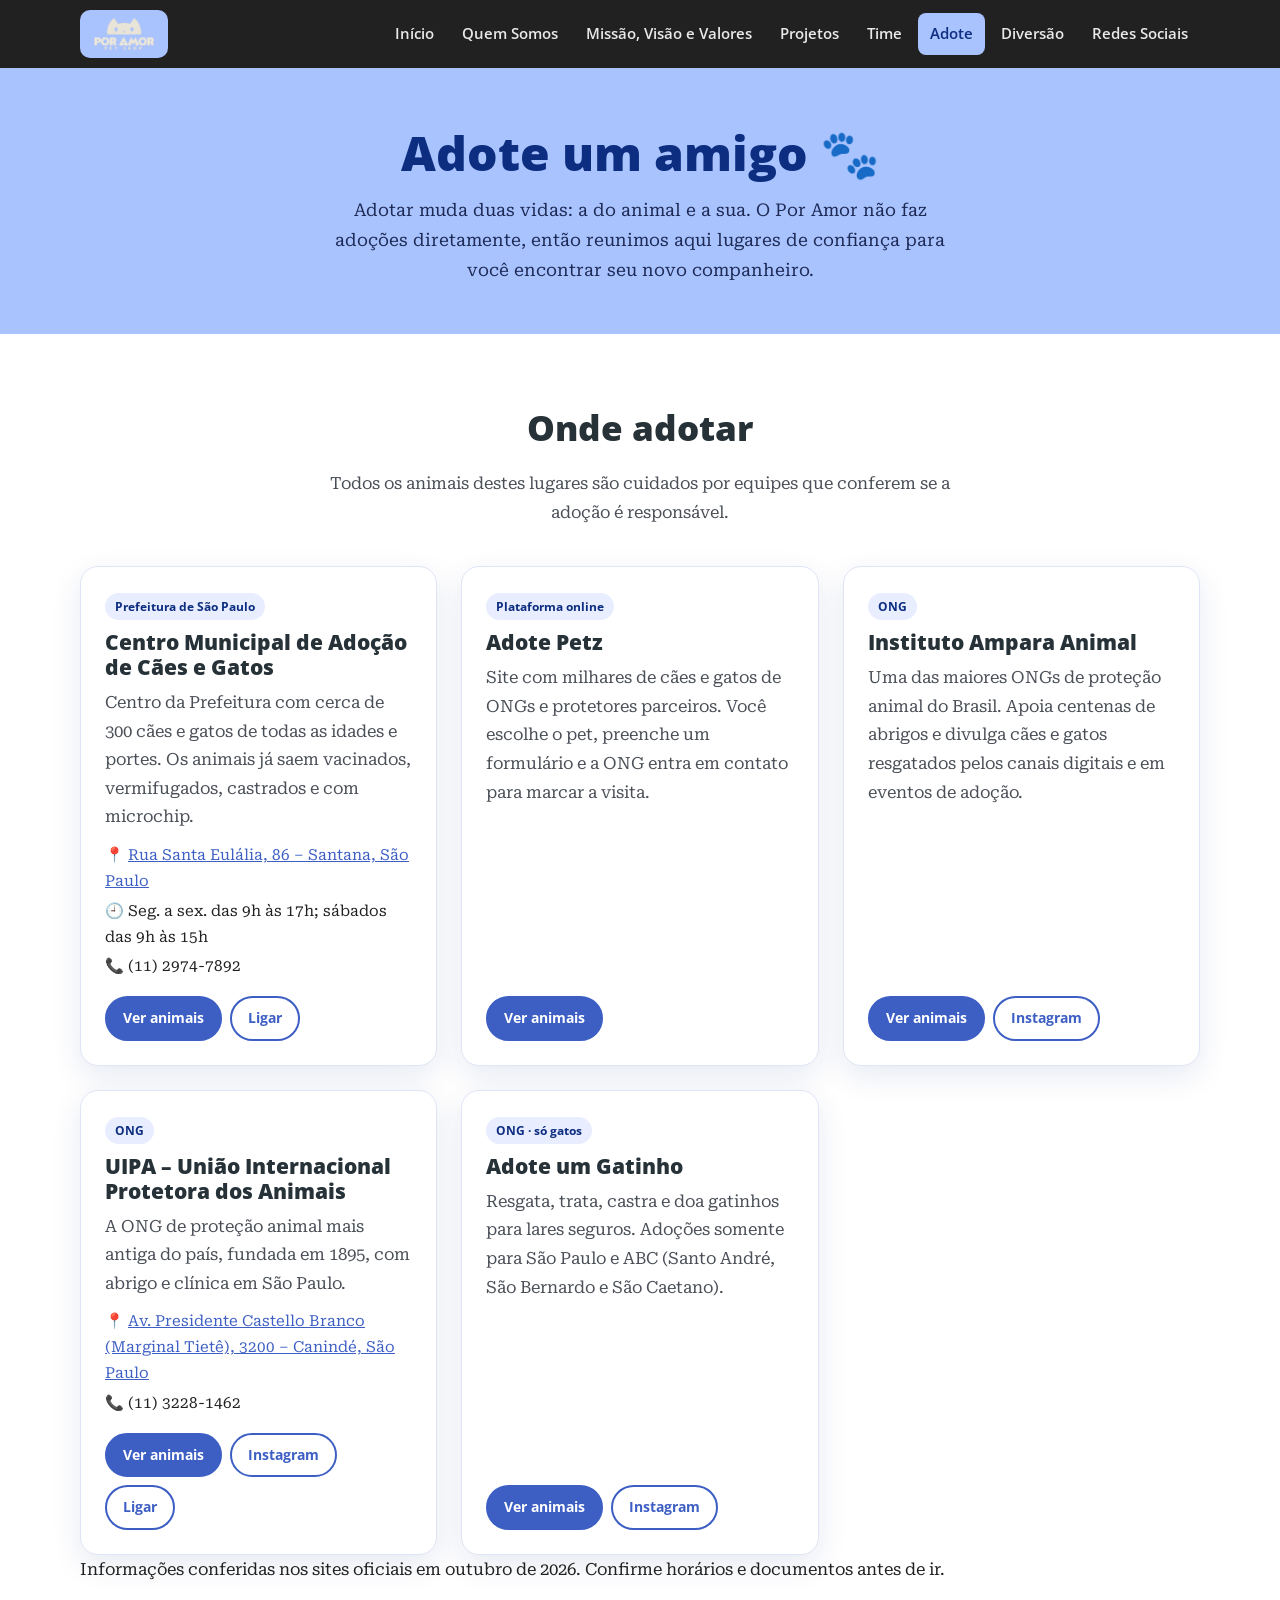
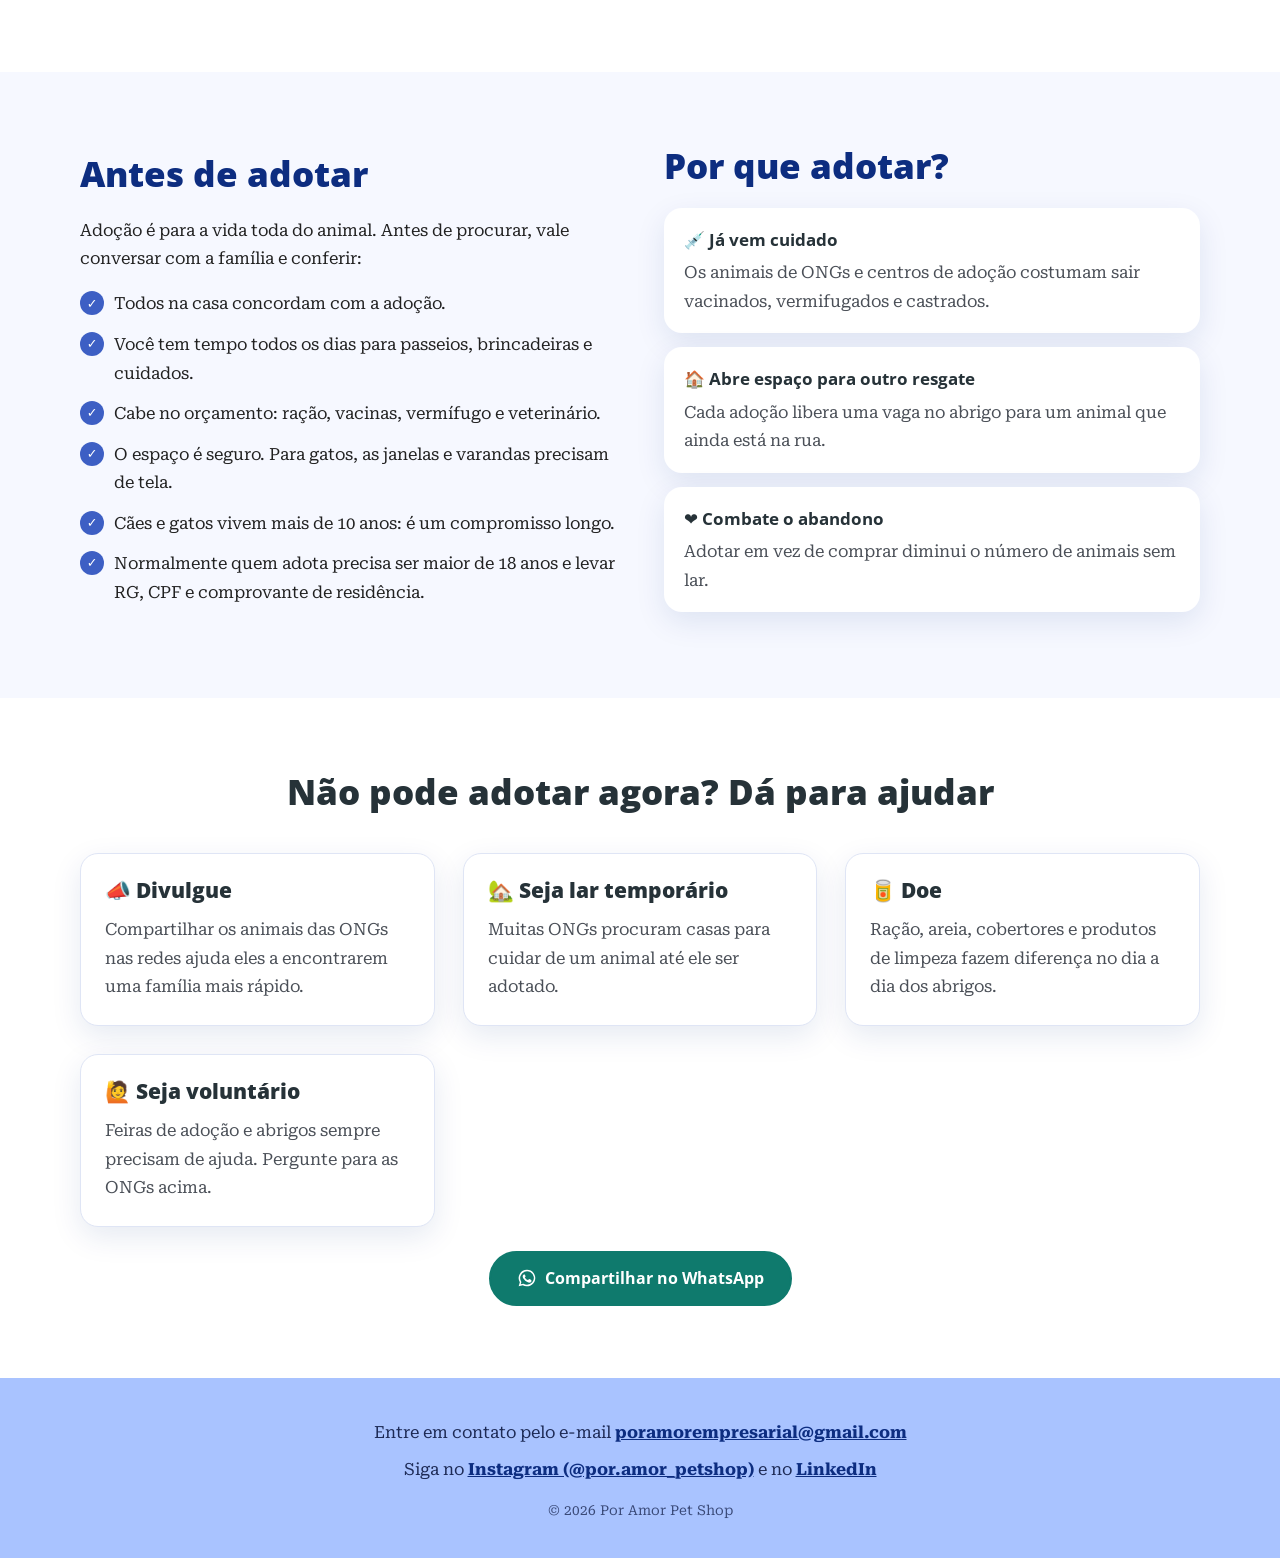
==== adote.html @ 68db1ea4 "Site do Por Amor Pet Shop Migração do Google Sites para HTML, CSS e JavaScript, publicado no GitHub " ====
<!doctype html>
<html lang="pt-BR">
<head>
  <meta charset="utf-8">
  <meta name="viewport" content="width=device-width, initial-scale=1">
  <title>Adote um amigo | Por Amor Pet Shop</title>
  <meta name="description" content="Lugares de confiança em São Paulo para adotar um cão ou gato, dicas para uma adoção responsável e formas de ajudar.">
  <link rel="icon" href="assets/img/favicon.png">
  <link rel="preconnect" href="https://fonts.googleapis.com">
  <link rel="preconnect" href="https://fonts.gstatic.com" crossorigin>
  <link href="https://fonts.googleapis.com/css2?family=Open+Sans:wght@600;700;800&family=Roboto+Serif:opsz,wght@8..144,400;8..144,600&display=swap" rel="stylesheet">
  <link rel="stylesheet" href="assets/css/style.css">
</head>
<body>
  <a class="skip-link" href="#conteudo">Pular para o conteúdo</a>

  <header class="site-header">
    <div class="container">
      <a class="brand" href="index.html" aria-label="Por Amor Pet Shop, página inicial">
        <img src="assets/img/logo.png" alt="Por Amor Pet Shop" width="64" height="36">
      </a>
      <button class="nav-toggle" aria-expanded="false" aria-controls="site-nav" aria-label="Abrir menu">
        <svg viewBox="0 0 24 24" fill="none" stroke="currentColor" stroke-width="2" stroke-linecap="round"><path d="M4 6h16M4 12h16M4 18h16"/></svg>
      </button>
      <nav class="site-nav" id="site-nav" aria-label="Principal">
        <ul>
          <li><a href="index.html">Início</a></li>
          <li><a href="quem-somos.html">Quem Somos</a></li>
          <li><a href="missao-visao-valores.html">Missão, Visão e Valores</a></li>
          <li><a href="projetos.html">Projetos</a></li>
          <li><a href="time.html">Time</a></li>
          <li><a href="adote.html" aria-current="page">Adote</a></li>
          <li><a href="diversao.html">Diversão</a></li>
          <li><a href="redes-sociais.html">Redes Sociais</a></li>
        </ul>
      </nav>
    </div>
  </header>

  <main id="conteudo">
    <section class="page-banner">
      <div class="container">
        <h1>Adote um amigo 🐾</h1>
        <p>Adotar muda duas vidas: a do animal e a sua. O Por Amor não faz adoções diretamente, então reunimos aqui lugares de confiança para você encontrar seu novo companheiro.</p>
      </div>
    </section>

    <section class="section" id="onde-adotar">
      <div class="container">
        <div class="section-title">
          <h2>Onde adotar</h2>
          <p>Todos os animais destes lugares são cuidados por equipes que conferem se a adoção é responsável.</p>
        </div>
        <!-- Os cards são gerados por assets/js/main.js a partir de data/adocao.json -->
        <div class="org-grid" id="adoption-list">
          <p class="team-status">Carregando…</p>
        </div>
        <p class="embed-note">Informações conferidas nos sites oficiais em outubro de 2026. Confirme horários e documentos antes de ir.</p>
      </div>
    </section>

    <section class="section section-alt" id="antes-de-adotar">
      <div class="container split">
        <div class="split-text">
          <h2>Antes de adotar</h2>
          <p>Adoção é para a vida toda do animal. Antes de procurar, vale conversar com a família e conferir:</p>
          <ul class="checklist">
            <li>Todos na casa concordam com a adoção.</li>
            <li>Você tem tempo todos os dias para passeios, brincadeiras e cuidados.</li>
            <li>Cabe no orçamento: ração, vacinas, vermífugo e veterinário.</li>
            <li>O espaço é seguro. Para gatos, as janelas e varandas precisam de tela.</li>
            <li>Cães e gatos vivem mais de 10 anos: é um compromisso longo.</li>
            <li>Normalmente quem adota precisa ser maior de 18 anos e levar RG, CPF e comprovante de residência.</li>
          </ul>
        </div>
        <div class="split-text why-adopt">
          <h2>Por que adotar?</h2>
          <div class="why-item">
            <strong>💉 Já vem cuidado</strong>
            <p>Os animais de ONGs e centros de adoção costumam sair vacinados, vermifugados e castrados.</p>
          </div>
          <div class="why-item">
            <strong>🏠 Abre espaço para outro resgate</strong>
            <p>Cada adoção libera uma vaga no abrigo para um animal que ainda está na rua.</p>
          </div>
          <div class="why-item">
            <strong>❤️ Combate o abandono</strong>
            <p>Adotar em vez de comprar diminui o número de animais sem lar.</p>
          </div>
        </div>
      </div>
    </section>

    <section class="section" id="como-ajudar">
      <div class="container">
        <div class="section-title">
          <h2>Não pode adotar agora? Dá para ajudar</h2>
        </div>
        <div class="card-grid help-grid">
          <article class="card help-card">
            <h3>📣 Divulgue</h3>
            <p>Compartilhar os animais das ONGs nas redes ajuda eles a encontrarem uma família mais rápido.</p>
          </article>
          <article class="card help-card">
            <h3>🏡 Seja lar temporário</h3>
            <p>Muitas ONGs procuram casas para cuidar de um animal até ele ser adotado.</p>
          </article>
          <article class="card help-card">
            <h3>🥫 Doe</h3>
            <p>Ração, areia, cobertores e produtos de limpeza fazem diferença no dia a dia dos abrigos.</p>
          </article>
          <article class="card help-card">
            <h3>🙋 Seja voluntário</h3>
            <p>Feiras de adoção e abrigos sempre precisam de ajuda. Pergunte para as ONGs acima.</p>
          </article>
        </div>
        <div class="btn-row">
          <a class="btn btn-whatsapp" id="share-whatsapp" href="https://wa.me/?text=Conhe%C3%A7a%20lugares%20de%20confian%C3%A7a%20para%20adotar%20um%20c%C3%A3o%20ou%20gato" target="_blank" rel="noopener">
            <svg viewBox="0 0 24 24" fill="currentColor" aria-hidden="true" width="20" height="20"><path d="M12 2a10 10 0 0 0-8.6 15.1L2 22l5-1.3A10 10 0 1 0 12 2Zm0 18.2a8.2 8.2 0 0 1-4.2-1.2l-.3-.2-3 .8.8-2.9-.2-.3A8.2 8.2 0 1 1 12 20.2Zm4.5-6.1c-.2-.1-1.5-.7-1.7-.8-.2-.1-.4-.1-.6.1l-.8 1c-.1.2-.3.2-.5.1a6.7 6.7 0 0 1-3.3-2.9c-.3-.4.2-.4.7-1.3.1-.2 0-.3 0-.4l-.8-1.8c-.2-.5-.4-.4-.6-.4h-.5a1 1 0 0 0-.7.3 3 3 0 0 0-.9 2.2 5.2 5.2 0 0 0 1.1 2.7 11.8 11.8 0 0 0 4.5 4c1.7.7 2.3.8 3.2.6.5-.1 1.5-.6 1.7-1.2.2-.6.2-1.1.2-1.2-.1-.1-.3-.2-.5-.3Z"/></svg>
            Compartilhar no WhatsApp
          </a>
        </div>
      </div>
    </section>
  </main>

  <footer class="site-footer">
    <div class="container">
      <p>Entre em contato pelo e-mail <a href="mailto:poramorempresarial@gmail.com">poramorempresarial@gmail.com</a></p>
      <p>Siga no <a href="https://www.instagram.com/por.amor_petshop" target="_blank" rel="noopener">Instagram (@por.amor_petshop)</a> e no <a href="https://www.linkedin.com/company/por-amor-pet-shop/" target="_blank" rel="noopener">LinkedIn</a></p>
      <p class="footer-small">© <span data-year>2026</span> Por Amor Pet Shop</p>
    </div>
  </footer>

  <script src="assets/js/main.js"></script>
</body>
</html>
---- assets/css/style.css ----
/* ==========================================================
   Por Amor Pet Shop — estilos globais
   ========================================================== */

:root {
  --brand: #a9c3ff;          /* lavanda da marca (fundo do logo) */
  --brand-soft: #e8eeff;
  --brand-strong: #3d5fc4;   /* botões e links */
  --brand-deep: #0d2d80;     /* azul-marinho dos ícones */
  --cream: #ece6da;          /* cor do logo */
  --ink: #212121;
  --ink-soft: #4a4f57;
  --heading: #263238;
  --surface: #ffffff;
  --surface-alt: #f6f8ff;
  --line: #dfe5f5;
  --header-bg: #212121;

  --font-heading: "Open Sans", system-ui, sans-serif;
  --font-body: "Roboto Serif", Georgia, serif;

  --radius: 18px;
  --shadow: 0 10px 30px rgba(13, 45, 128, 0.10);
  --container: 1120px;
}

*,
*::before,
*::after { box-sizing: border-box; }

html { scroll-behavior: smooth; }

body {
  margin: 0;
  background: var(--surface);
  color: var(--ink);
  font-family: var(--font-body);
  font-size: 1.05rem;
  line-height: 1.7;
  -webkit-font-smoothing: antialiased;
}

img { max-width: 100%; height: auto; display: block; }

a { color: var(--brand-strong); }

h1, h2, h3 {
  font-family: var(--font-heading);
  font-weight: 800;
  color: var(--heading);
  line-height: 1.2;
  margin: 0 0 0.6em;
}

h1 { font-size: clamp(2rem, 4.5vw, 3rem); }
h2 { font-size: clamp(1.6rem, 3.2vw, 2.2rem); }
h3 { font-size: 1.3rem; }

p { margin: 0 0 1em; }

.container {
  width: min(100% - 32px, var(--container));
  margin-inline: auto;
}

.skip-link {
  position: absolute;
  left: -9999px;
  top: 8px;
  background: var(--surface);
  padding: 8px 14px;
  border-radius: 8px;
  z-index: 100;
}
.skip-link:focus { left: 8px; }

/* ---------- Cabeçalho ---------- */

.site-header {
  position: sticky;
  top: 0;
  z-index: 50;
  background: var(--header-bg);
  color: #fff;
}

.site-header .container {
  display: flex;
  align-items: center;
  justify-content: space-between;
  gap: 16px;
  min-height: 68px;
}

.brand {
  display: flex;
  align-items: center;
  text-decoration: none;
  background: var(--brand);
  border-radius: 10px;
  padding: 6px 12px;
}
.brand img { height: 36px; width: auto; }

.nav-toggle {
  display: none;
  background: none;
  border: 0;
  color: #fff;
  padding: 8px;
  cursor: pointer;
}
.nav-toggle svg { width: 28px; height: 28px; }

.site-nav ul {
  list-style: none;
  display: flex;
  flex-wrap: wrap;
  gap: 4px;
  margin: 0;
  padding: 0;
}

.site-nav a {
  display: block;
  color: #e9e9e9;
  text-decoration: none;
  font-family: var(--font-heading);
  font-weight: 600;
  font-size: 0.95rem;
  padding: 8px 12px;
  border-radius: 8px;
  transition: background 0.2s, color 0.2s;
}
.site-nav a:hover { background: rgba(255, 255, 255, 0.1); color: #fff; }
.site-nav a[aria-current="page"] { background: var(--brand); color: var(--brand-deep); }

@media (max-width: 980px) {
  .nav-toggle { display: block; }
  .site-nav {
    display: none;
    position: absolute;
    top: 100%;
    left: 0;
    right: 0;
    background: var(--header-bg);
    padding: 8px 16px 16px;
    box-shadow: 0 12px 24px rgba(0, 0, 0, 0.25);
  }
  .site-nav.is-open { display: block; }
  .site-nav ul { flex-direction: column; }
  .site-nav a { padding: 12px; }
}

/* ---------- Hero / banners ---------- */

.hero {
  background: var(--brand);
  text-align: center;
  padding: 72px 0 80px;
}
.hero-logo {
  width: min(460px, 80%);
  margin: 0 auto;
  filter: drop-shadow(0 6px 10px rgba(13, 45, 128, 0.25));
}

/* Topo da página inicial: logo + título + botões */
.hero-home { padding: 64px 0; }
.hero-grid {
  display: grid;
  grid-template-columns: minmax(0, 1fr) minmax(0, 1.1fr);
  gap: 48px;
  align-items: center;
  text-align: left;
}
.hero-grid .hero-logo { width: min(460px, 100%); }
.hero-text h1 { color: var(--brand-deep); }
.hero-text p { color: #1d2a55; font-size: 1.2rem; max-width: 520px; }
.hero-buttons { display: flex; flex-wrap: wrap; gap: 12px; margin-top: 24px; }
.btn.btn-light { background: #fff; border-color: #fff; color: var(--brand-deep); }
.btn.btn-light:hover { background: var(--brand-deep); border-color: var(--brand-deep); color: #fff; }
@media (max-width: 800px) {
  .hero-home { padding: 44px 0 52px; }
  .hero-grid { grid-template-columns: 1fr; gap: 24px; text-align: center; }
  .hero-grid .hero-logo { width: min(320px, 80%); }
  .hero-text p { margin-inline: auto; }
  .hero-buttons { justify-content: center; }
}

.page-banner {
  background: var(--brand);
  padding: 56px 0 48px;
  text-align: center;
}
.page-banner h1 { color: var(--brand-deep); margin-bottom: 0.3em; }
.page-banner p {
  max-width: 640px;
  margin: 0 auto;
  color: #1d2a55;
  font-size: 1.1rem;
}

/* ---------- Seções ---------- */

.section { padding: 72px 0; }
.section-alt { background: var(--surface-alt); }
.section-title { text-align: center; margin-bottom: 40px; }
.section-title p { color: var(--ink-soft); max-width: 640px; margin-inline: auto; }

.intro {
  text-align: center;
  max-width: 720px;
  margin: 0 auto;
}
.intro p { font-size: 1.15rem; color: var(--ink-soft); }

.btn-row {
  display: flex;
  flex-wrap: wrap;
  justify-content: center;
  gap: 12px;
  margin-top: 24px;
}

.btn {
  display: inline-flex;
  align-items: center;
  gap: 8px;
  font-family: var(--font-heading);
  font-weight: 700;
  font-size: 1rem;
  text-decoration: none;
  padding: 12px 26px;
  border-radius: 999px;
  border: 2px solid var(--brand-strong);
  background: var(--brand-strong);
  color: #fff;
  transition: transform 0.15s, background 0.2s, color 0.2s;
}
.btn:hover { transform: translateY(-2px); background: var(--brand-deep); border-color: var(--brand-deep); }
.btn-outline { background: transparent; color: var(--brand-strong); }
.btn-outline:hover { color: #fff; }

/* ---------- Cards ---------- */

.card-grid {
  display: grid;
  grid-template-columns: repeat(auto-fit, minmax(min(100%, 260px), 1fr));
  gap: 28px;
}

.card {
  background: var(--surface);
  border: 1px solid var(--line);
  border-radius: var(--radius);
  overflow: hidden;
  box-shadow: var(--shadow);
  display: flex;
  flex-direction: column;
}
.card img { width: 100%; aspect-ratio: 1 / 1; object-fit: cover; }
.card-body { padding: 24px; text-align: center; }
.card-body p { margin: 0; color: var(--ink-soft); }

/* Missão / visão / valores */
.pillar { padding: 32px 24px; text-align: center; }
.pillar img { width: 120px; height: 120px; margin: 0 auto 16px; aspect-ratio: auto; }
.pillar ul {
  list-style: none;
  padding: 0;
  margin: 0;
  color: var(--ink-soft);
}
.pillar li + li { margin-top: 4px; }

/* ---------- Bloco texto + imagem ---------- */

.split {
  display: grid;
  grid-template-columns: 1fr 1fr;
  gap: 48px;
  align-items: center;
}
.split.reverse .split-media { order: 2; }
.split-media img,
.split-media iframe {
  width: 100%;
  border-radius: var(--radius);
  box-shadow: var(--shadow);
}
.split-text h2 { color: var(--brand-deep); }

.logo-card {
  background: var(--brand);
  border-radius: var(--radius);
  padding: 48px 32px;
  box-shadow: var(--shadow);
}
.logo-card img { width: 80%; margin: 0 auto; box-shadow: none; border-radius: 0; }

@media (max-width: 800px) {
  .split { grid-template-columns: 1fr; gap: 28px; }
  .split.reverse .split-media { order: 0; }
}

.wide-photo {
  border-radius: var(--radius);
  box-shadow: var(--shadow);
  margin: 0 auto;
  width: 100%;
  max-width: 960px;
}

/* ---------- Embeds (mapa, calendário, drive) ---------- */

.embed {
  width: 100%;
  border: 0;
  border-radius: var(--radius);
  box-shadow: var(--shadow);
  background: var(--surface-alt);
}
.embed-map { height: 420px; }

/* ---------- Projetos ---------- */

.project-video {
  display: block;
  width: min(100%, 360px);
  max-height: 640px;
  margin: 0 auto;
  border-radius: var(--radius);
  box-shadow: var(--shadow);
  background: #000;
}
.project-grid {
  display: grid;
  grid-template-columns: repeat(auto-fill, minmax(min(100%, 280px), 1fr));
  gap: 24px;
}
.project-card {
  text-decoration: none;
  color: inherit;
  transition: transform 0.15s, box-shadow 0.15s;
}
.project-card:hover,
.project-card:focus-visible { transform: translateY(-4px); box-shadow: 0 16px 36px rgba(13, 45, 128, 0.16); }
.project-cover {
  position: relative;
  aspect-ratio: 16 / 10;
  display: grid;
  place-items: center;
  overflow: hidden;
  background: linear-gradient(135deg, var(--brand), #d6e1ff);
}
.project-cover img { width: 100%; height: 100%; aspect-ratio: auto; object-fit: cover; }
.project-emoji { font-size: 4rem; line-height: 1; filter: drop-shadow(0 6px 10px rgba(13, 45, 128, 0.25)); }
.project-badge {
  position: absolute;
  left: 10px;
  bottom: 10px;
  padding: 3px 10px;
  border-radius: 999px;
  background: rgba(13, 25, 60, 0.78);
  color: #fff;
  font-family: var(--font-heading);
  font-weight: 700;
  font-size: 0.78rem;
}
.project-card-body { flex: 1; display: flex; flex-direction: column; gap: 6px; padding: 18px 20px 20px; }
.project-card-body .tl-meta { margin-bottom: 0; }
.project-card-body h3 { margin: 0; font-size: 1.2rem; }
.project-card-body p { margin: 0; color: var(--ink-soft); font-size: 0.95rem; }
.project-more { margin-top: auto; padding-top: 6px; font-family: var(--font-heading); font-weight: 700; color: var(--brand-strong); }

/* Janela do projeto */
body:has(.project-dialog[open]) { overflow: hidden; }
.project-dialog {
  width: min(760px, calc(100% - 24px));
  max-height: calc(100dvh - 32px);
  padding: 0;
  border: 0;
  border-radius: var(--radius);
  background: var(--surface);
  color: var(--ink);
  box-shadow: 0 30px 80px rgba(0, 0, 0, 0.35);
  overflow: hidden;
}
.project-dialog::backdrop { background: rgba(13, 25, 60, 0.6); }
.pd-inner { max-height: calc(100dvh - 32px); overflow-y: auto; }
.pd-header {
  position: sticky;
  top: 0;
  z-index: 2;
  padding: 18px 64px 14px 24px;
  background: var(--surface);
  border-bottom: 1px solid var(--line);
}
.pd-header .tl-meta { margin-bottom: 4px; }
.pd-header h2 { margin: 0; font-size: clamp(1.3rem, 4vw, 1.7rem); }
.pd-close {
  position: absolute;
  top: 14px;
  right: 14px;
  width: 40px;
  height: 40px;
  border: 0;
  border-radius: 50%;
  background: var(--brand-soft);
  color: var(--brand-deep);
  font-size: 1.6rem;
  line-height: 1;
  cursor: pointer;
}
.pd-close:hover { background: var(--brand); }
.pd-body { padding: 20px 24px; }
.pd-media { margin-bottom: 18px; }
.pd-media img { width: 100%; max-height: 420px; object-fit: cover; border-radius: 12px; }
.pd-media img.media-contain { object-fit: contain; }
.pd-media .project-video { max-height: 60vh; }
.pd-body .highlights { margin: 4px 0 16px; }
.pd-body .tl-sub { margin: 4px 0 16px; }
.pd-body .gallery { margin: 8px 0 18px; }
.pd-nav {
  display: grid;
  grid-template-columns: 1fr 1fr;
  gap: 12px;
  padding: 16px 24px 20px;
  border-top: 1px solid var(--line);
  background: var(--surface-alt);
}
.pd-nav button {
  display: flex;
  flex-direction: column;
  gap: 2px;
  padding: 10px 14px;
  border: 1px solid var(--line);
  border-radius: 12px;
  background: var(--surface);
  font-family: var(--font-heading);
  text-align: left;
  cursor: pointer;
}
.pd-nav button:hover { border-color: var(--brand-strong); }
.pd-nav .pd-next { text-align: right; align-items: flex-end; }
.pd-nav small { font-size: 0.72rem; font-weight: 700; text-transform: uppercase; color: var(--ink-soft); }
.pd-nav span { font-weight: 800; color: var(--brand-deep); }
@media (max-width: 480px) {
  .pd-header { padding: 14px 56px 12px 16px; }
  .pd-body { padding: 16px; }
  .pd-nav { padding: 12px 16px 16px; }
}

.gallery {
  display: grid;
  grid-template-columns: repeat(auto-fill, minmax(min(100%, 220px), 1fr));
  gap: 16px;
  margin-top: 32px;
}
.gallery img,
.gallery video {
  width: 100%;
  aspect-ratio: 4 / 3;
  object-fit: cover;
  border-radius: 12px;
  box-shadow: var(--shadow);
  background: #000;
}

.gallery img.media-contain { object-fit: contain; background: #fff; }

.highlights {
  display: flex;
  flex-wrap: wrap;
  gap: 12px;
  margin-top: 8px;
}
.highlight {
  display: flex;
  align-items: center;
  gap: 14px;
  background: var(--brand-soft);
  border-radius: var(--radius);
  padding: 14px 20px;
}
.highlight strong {
  font-family: var(--font-heading);
  font-weight: 800;
  font-size: 2.2rem;
  line-height: 1;
  color: var(--brand-deep);
}
.highlight strong span { font-size: 1.1rem; color: var(--brand-strong); }
.highlight p { margin: 0; max-width: 200px; font-size: 0.95rem; color: var(--ink-soft); line-height: 1.4; }

/* ---------- Agenda ---------- */

.section-agenda { background: var(--brand-soft); }

.agenda {
  display: grid;
  grid-template-columns: minmax(0, 420px) minmax(0, 1fr);
  gap: 32px;
  align-items: start;
}
@media (max-width: 800px) {
  .agenda { grid-template-columns: 1fr; }
}

.calendar,
.event-panel {
  background: var(--surface);
  border-radius: var(--radius);
  box-shadow: var(--shadow);
  padding: 20px;
}

.cal-header {
  display: flex;
  align-items: center;
  justify-content: space-between;
  margin-bottom: 12px;
}
.cal-header h3 { margin: 0; font-size: 1.15rem; }
.cal-nav {
  width: 40px;
  height: 40px;
  border-radius: 50%;
  border: 1px solid var(--line);
  background: var(--surface);
  color: var(--brand-deep);
  font-size: 1.4rem;
  line-height: 1;
  cursor: pointer;
}
.cal-nav:hover { background: var(--brand-soft); }

.cal-weekdays,
.cal-grid {
  display: grid;
  grid-template-columns: repeat(7, minmax(0, 1fr));
  gap: 4px;
  text-align: center;
}
.cal-weekdays span {
  font-family: var(--font-heading);
  font-weight: 700;
  font-size: 0.75rem;
  color: var(--ink-soft);
  padding: 4px 0;
}
.cal-day {
  position: relative;
  aspect-ratio: 1 / 1;
  min-width: 0;
  padding: 0;
  border: 0;
  border-radius: 10px;
  background: none;
  font-family: var(--font-heading);
  font-size: 0.95rem;
  color: var(--ink);
  cursor: pointer;
}
.cal-day:hover { background: var(--brand-soft); }
.cal-day.is-empty { pointer-events: none; }
.cal-day.is-today { outline: 2px solid var(--brand-strong); outline-offset: -2px; }
.cal-day.has-event { background: var(--brand); color: var(--brand-deep); font-weight: 800; }
.cal-day.has-event::after {
  content: "";
  position: absolute;
  bottom: 6px;
  left: 50%;
  width: 5px;
  height: 5px;
  margin-left: -2.5px;
  border-radius: 50%;
  background: var(--brand-deep);
}
.cal-day.is-holiday { background: #ffe4dc; color: #9a3412; font-weight: 800; }
.cal-day[aria-pressed="true"] { background: var(--brand-strong); color: #fff; }
.cal-day[aria-pressed="true"]::after { background: #fff; }

.event-panel h3 { color: var(--brand-deep); margin-bottom: 16px; }
.event {
  display: flex;
  gap: 16px;
  padding: 14px 0;
  border-top: 1px solid var(--line);
}
.event-date {
  flex: none;
  width: 56px;
  height: 60px;
  border-radius: 12px;
  background: var(--brand);
  color: var(--brand-deep);
  display: grid;
  place-items: center;
  align-content: center;
  font-family: var(--font-heading);
  line-height: 1.1;
}
.event-date strong { font-size: 1.35rem; }
.event-date span { font-size: 0.75rem; text-transform: uppercase; font-weight: 700; }
.event-body h3 { font-size: 1.05rem; margin: 0 0 4px; color: var(--heading); }
.event-body p { margin: 0; color: var(--ink-soft); font-size: 0.95rem; }
.event-body .event-meta { font-family: var(--font-heading); font-weight: 600; color: var(--brand-strong); font-size: 0.85rem; }
.event-empty { color: var(--ink-soft); margin: 0; }
.event.is-feriado .event-date { background: #ffe4dc; color: #9a3412; }
.event-date.is-month strong { font-size: 1.5rem; }
.event-date.is-month span { text-transform: none; font-size: 0.7rem; }
.event-link { display: inline-block; margin-top: 4px; font-family: var(--font-heading); font-weight: 700; font-size: 0.9rem; }

.cal-legend {
  display: flex;
  flex-wrap: wrap;
  gap: 6px 16px;
  margin-top: 14px;
  font-family: var(--font-heading);
  font-size: 0.8rem;
  color: var(--ink-soft);
}
.cal-legend span { display: inline-flex; align-items: center; gap: 6px; }
.cal-legend i { width: 14px; height: 14px; border-radius: 4px; display: inline-block; }
.cal-legend .dot-event { background: var(--brand); }
.cal-legend .dot-holiday { background: #ffe4dc; }
.cal-legend .dot-today { border: 2px solid var(--brand-strong); }

@media (max-width: 420px) {
  .calendar, .event-panel { padding: 14px 10px; }
  .cal-weekdays span { font-size: 0.65rem; }
}

/* ---------- Time ---------- */

.filter-bar {
  display: flex;
  flex-wrap: wrap;
  justify-content: center;
  gap: 8px;
  margin-bottom: 36px;
}
.filter-bar button {
  font-family: var(--font-heading);
  font-weight: 600;
  font-size: 0.9rem;
  padding: 8px 16px;
  border-radius: 999px;
  border: 1px solid var(--line);
  background: var(--surface);
  color: var(--ink-soft);
  cursor: pointer;
}
.filter-bar button[aria-pressed="true"] {
  background: var(--brand-strong);
  border-color: var(--brand-strong);
  color: #fff;
}

.team-grid {
  display: grid;
  grid-template-columns: repeat(auto-fill, minmax(200px, 1fr));
  gap: 24px;
}
.member {
  background: var(--surface);
  border-radius: var(--radius);
  overflow: hidden;
  box-shadow: var(--shadow);
  border: 1px solid var(--line);
  text-align: center;
}
.member img { width: 100%; aspect-ratio: 1 / 1; object-fit: cover; }
.member-fallback {
  aspect-ratio: 1 / 1;
  display: grid;
  place-items: center;
  background: var(--brand);
  color: var(--brand-deep);
  font-family: var(--font-heading);
  font-weight: 800;
  font-size: 3rem;
}
.member-info { padding: 14px 12px 18px; }
.member-name { font-family: var(--font-heading); font-weight: 800; color: var(--heading); font-size: 1.1rem; }
.member-role { color: var(--ink-soft); font-size: 0.95rem; }
.team-status { text-align: center; color: var(--ink-soft); }

/* ---------- Redes sociais ---------- */

.social-card {
  display: flex;
  align-items: center;
  gap: 18px;
  padding: 24px;
  text-decoration: none;
  color: inherit;
  transition: transform 0.15s;
}
.social-card:hover { transform: translateY(-3px); }
.social-icon {
  flex: none;
  width: 56px;
  height: 56px;
  border-radius: 16px;
  display: grid;
  place-items: center;
  color: #fff;
}
.social-icon svg { width: 28px; height: 28px; }
.social-icon.instagram { background: linear-gradient(45deg, #f9a03f, #e1306c 50%, #833ab4); }
.social-icon.email { background: var(--brand-strong); }
.social-icon.linkedin { background: #0a66c2; }
.social-card strong { display: block; font-family: var(--font-heading); font-size: 1.1rem; color: var(--heading); }
.social-card span { color: var(--ink-soft); word-break: break-all; }

/* ---------- Adoção ---------- */

.org-grid {
  display: grid;
  grid-template-columns: repeat(auto-fill, minmax(min(100%, 320px), 1fr));
  gap: 24px;
}
.org { justify-content: space-between; }
.org-body { padding: 24px 24px 8px; }
.org-body h3 { margin-bottom: 8px; }
.org-body p { color: var(--ink-soft); margin-bottom: 12px; }
.org-tag {
  display: inline-block;
  margin-bottom: 10px;
  padding: 3px 10px;
  border-radius: 999px;
  background: var(--brand-soft);
  color: var(--brand-deep);
  font-family: var(--font-heading);
  font-weight: 700;
  font-size: 0.78rem;
}
.org-info {
  list-style: none;
  margin: 0 0 8px;
  padding: 0;
  font-size: 0.95rem;
  color: var(--ink);
}
.org-info li + li { margin-top: 4px; }
.org-info a { overflow-wrap: anywhere; }
.org-actions {
  display: flex;
  flex-wrap: wrap;
  gap: 8px;
  padding: 0 24px 24px;
}

.btn-small { padding: 8px 16px; font-size: 0.9rem; }
.btn-whatsapp { background: #0f7a6d; border-color: #0f7a6d; color: #fff; }
.btn-whatsapp:hover { background: #0a5c52; border-color: #0a5c52; }

.checklist {
  list-style: none;
  padding: 0;
  margin: 0;
}
.checklist li {
  position: relative;
  padding-left: 34px;
  margin-bottom: 12px;
}
.checklist li::before {
  content: "✓";
  position: absolute;
  left: 0;
  top: 2px;
  width: 24px;
  height: 24px;
  border-radius: 50%;
  background: var(--brand-strong);
  color: #fff;
  font-family: var(--font-heading);
  font-weight: 800;
  font-size: 0.8rem;
  display: grid;
  place-items: center;
}

.why-adopt { align-self: start; }
.why-item {
  background: var(--surface);
  border-radius: var(--radius);
  box-shadow: var(--shadow);
  padding: 18px 20px;
  margin-bottom: 14px;
}
.why-item strong { font-family: var(--font-heading); color: var(--heading); }
.why-item p { margin: 4px 0 0; color: var(--ink-soft); }

.help-card { padding: 24px; }
.help-card p { margin: 0; color: var(--ink-soft); }

.cta-band {
  background: var(--brand-deep);
  color: #fff;
  border-radius: var(--radius);
  padding: 40px 32px;
  text-align: center;
}
.cta-band h2 { color: #fff; }
.cta-band p { color: #dfe6ff; max-width: 560px; margin: 0 auto; }
.cta-band .btn { background: var(--brand); border-color: var(--brand); color: var(--brand-deep); }
.cta-band .btn:hover { background: #fff; border-color: #fff; }

/* ---------- Página inicial ---------- */

.section-tight { padding: 48px 0; }

.stats {
  display: grid;
  grid-template-columns: repeat(4, minmax(0, 1fr));
  gap: 24px;
  text-align: center;
}
.stat strong {
  display: block;
  font-family: var(--font-heading);
  font-weight: 800;
  font-size: clamp(2.4rem, 6vw, 3.4rem);
  line-height: 1.1;
  color: var(--brand-deep);
}
.stat span { color: var(--ink-soft); font-size: 0.95rem; }
@media (max-width: 700px) {
  .stats { grid-template-columns: repeat(2, minmax(0, 1fr)); row-gap: 28px; }
}

.feature-grid {
  display: grid;
  grid-template-columns: repeat(2, minmax(0, 1fr));
  gap: 28px;
}
@media (max-width: 800px) {
  .feature-grid { grid-template-columns: 1fr; }
}
.feature {
  padding: 24px;
  gap: 16px;
}
.feature-label {
  font-family: var(--font-heading);
  font-weight: 800;
  font-size: 0.85rem;
  letter-spacing: 0.04em;
  text-transform: uppercase;
  color: var(--brand-strong);
}
.feature-content { flex: 1; display: flex; gap: 16px; align-items: flex-start; }
.feature-content h3 { margin-bottom: 6px; }
.feature-content p { margin: 0; color: var(--ink-soft); }
.feature .event { border-top: 0; padding: 0; }
.feature .btn { align-self: flex-start; }
.feature .feature-thumb {
  flex: none;
  width: 120px;
  height: 120px;
  object-fit: cover;
  border-radius: 12px;
}
.feature-emoji {
  display: grid;
  place-items: center;
  font-size: 3rem;
  background: linear-gradient(135deg, var(--brand), #d6e1ff);
}
.feature-content .tl-date { display: block; margin-bottom: 2px; }
@media (max-width: 420px) {
  .feature .feature-thumb { width: 84px; height: 84px; }
}

.fun-grid {
  display: grid;
  grid-template-columns: repeat(auto-fit, minmax(min(100%, 280px), 1fr));
  gap: 24px;
}
.fun-card {
  display: flex;
  flex-direction: column;
  gap: 6px;
  padding: 28px;
  border-radius: var(--radius);
  background: linear-gradient(135deg, var(--brand), #d6e1ff);
  color: var(--brand-deep);
  text-decoration: none;
  box-shadow: var(--shadow);
  transition: transform 0.15s;
}
.fun-card:hover { transform: translateY(-4px); }
.fun-emoji { font-size: 2.6rem; line-height: 1; }
.fun-card strong { font-family: var(--font-heading); font-size: 1.3rem; line-height: 1.3; }
.fun-card span:last-child { color: #1d2a55; }

.avatar-wall {
  display: flex;
  flex-wrap: wrap;
  justify-content: center;
  gap: 10px;
  max-width: 780px;
  margin: 0 auto;
}
.avatar img {
  width: 72px;
  height: 72px;
  border-radius: 50%;
  object-fit: cover;
  border: 3px solid #fff;
  box-shadow: var(--shadow);
  transition: transform 0.15s;
}
.avatar:hover img { transform: scale(1.1); }

/* ---------- Diversão: quiz ---------- */

.quiz {
  max-width: 680px;
  margin: 0 auto;
  padding: 32px;
}
@media (max-width: 480px) { .quiz { padding: 20px 16px; } }
.quiz-progress {
  display: flex;
  align-items: center;
  gap: 12px;
  font-family: var(--font-heading);
  font-weight: 700;
  font-size: 0.85rem;
  color: var(--ink-soft);
  margin-bottom: 20px;
}
.quiz-bar { flex: 1; height: 8px; border-radius: 999px; background: var(--brand-soft); overflow: hidden; }
.quiz-bar-fill { height: 100%; background: var(--brand-strong); border-radius: 999px; transition: width 0.3s; }
.quiz-question { font-size: 1.5rem; margin-bottom: 20px; outline: none; }
.quiz-options { display: grid; gap: 12px; }
.quiz-option {
  text-align: left;
  font-family: var(--font-body);
  font-size: 1.05rem;
  padding: 16px 20px;
  border-radius: 14px;
  border: 2px solid var(--line);
  background: var(--surface);
  color: var(--ink);
  cursor: pointer;
  transition: border-color 0.15s, background 0.15s, transform 0.15s;
}
.quiz-option:hover,
.quiz-option:focus-visible { border-color: var(--brand-strong); background: var(--brand-soft); transform: translateX(4px); }
.quiz-back {
  margin-top: 16px;
  background: none;
  border: 0;
  padding: 6px 0;
  font-family: var(--font-heading);
  font-weight: 700;
  color: var(--brand-strong);
  cursor: pointer;
}
.quiz-result { text-align: center; }
.quiz-result h3 { font-size: 2rem; color: var(--brand-deep); outline: none; }
.quiz-result-emoji { font-size: 4.5rem; line-height: 1; margin-bottom: 8px; }
.quiz-result-label { font-family: var(--font-heading); font-weight: 700; color: var(--ink-soft); margin-bottom: 4px; }
.quiz-tip { background: var(--brand-soft); border-radius: 12px; padding: 12px 16px; color: #1d2a55; }

/* ---------- Diversão: calculadora ---------- */

.age-calc {
  max-width: 680px;
  margin: 0 auto;
  padding: 32px;
  gap: 20px;
}
@media (max-width: 480px) { .age-calc { padding: 20px 16px; } }
.age-calc fieldset { border: 0; margin: 0; padding: 0; min-width: 0; }
.age-calc legend {
  font-family: var(--font-heading);
  font-weight: 800;
  color: var(--heading);
  margin-bottom: 10px;
  padding: 0;
}
.choice-group { display: flex; flex-wrap: wrap; gap: 10px; }
.choice-group[hidden] { display: none; }
.choice-group legend { width: 100%; }
.choice { flex: 1 1 120px; cursor: pointer; }
.choice input { position: absolute; opacity: 0; pointer-events: none; }
.choice span {
  display: flex;
  flex-direction: column;
  align-items: center;
  padding: 12px;
  border: 2px solid var(--line);
  border-radius: 14px;
  font-family: var(--font-heading);
  font-weight: 700;
  text-align: center;
  transition: border-color 0.15s, background 0.15s;
}
.choice small { font-weight: 600; font-size: 0.8rem; color: var(--ink-soft); }
.choice input:checked + span { border-color: var(--brand-strong); background: var(--brand-soft); color: var(--brand-deep); }
.choice input:focus-visible + span { outline: 3px solid var(--brand); outline-offset: 2px; }
.age-inputs { display: flex; flex-wrap: wrap; gap: 16px; }
.age-inputs legend { width: 100%; }
.age-inputs label { display: flex; flex-direction: column; gap: 6px; font-family: var(--font-heading); font-weight: 600; color: var(--ink-soft); }
.age-inputs input {
  width: 120px;
  font-size: 1.2rem;
  padding: 10px 12px;
  border: 2px solid var(--line);
  border-radius: 12px;
  font-family: var(--font-heading);
}
.age-inputs input:focus { outline: none; border-color: var(--brand-strong); }
.age-result {
  background: var(--brand-soft);
  border-radius: var(--radius);
  padding: 20px;
  text-align: center;
}
.age-result p { margin: 0; color: var(--ink-soft); }
.age-big { font-size: 1.25rem; color: var(--ink) !important; margin: 8px 0 !important; }
.age-big strong { font-family: var(--font-heading); font-size: 2rem; color: var(--brand-deep); }
.age-hint { font-style: italic; }

/* ---------- Linha do tempo (Quem Somos) ---------- */

.timeline-months {
  position: sticky;
  top: 68px;
  z-index: 5;
  display: flex;
  justify-content: center;
  gap: 6px;
  overflow-x: auto;
  scrollbar-width: none;
  padding: 10px 0;
  margin-bottom: 28px;
  background: var(--surface);
  border-bottom: 1px solid var(--line);
}
.timeline-months::-webkit-scrollbar { display: none; }
@media (max-width: 700px) { .timeline-months { justify-content: flex-start; } }
.timeline-months button {
  flex: none;
  font-family: var(--font-heading);
  font-weight: 700;
  font-size: 0.9rem;
  padding: 6px 14px;
  border-radius: 999px;
  border: 1px solid var(--line);
  background: var(--surface);
  color: var(--ink-soft);
  cursor: pointer;
  transition: background 0.2s, color 0.2s;
}
.timeline-months button:hover { background: var(--brand-soft); }
.timeline-months button[aria-current="true"] { background: var(--brand-deep); border-color: var(--brand-deep); color: #fff; }

.timeline { position: relative; max-width: 820px; margin: 0 auto; }
.timeline-line {
  position: absolute;
  left: 21px;
  top: 0;
  bottom: 0;
  width: 4px;
  border-radius: 4px;
  background: var(--line);
}
.timeline-progress {
  width: 100%;
  height: 0;
  border-radius: 4px;
  background: linear-gradient(var(--brand), var(--brand-strong));
}
.tl-month { position: relative; scroll-margin-top: 140px; }
.tl-month[hidden] { display: none; }
.tl-month-label {
  position: relative;
  z-index: 1;
  display: inline-block;
  margin: 8px 0 18px;
  padding: 6px 16px;
  border-radius: 999px;
  background: var(--brand-deep);
  color: #fff;
  font-size: 1rem;
}
.tl-item {
  position: relative;
  display: grid;
  grid-template-columns: 46px minmax(0, 1fr);
  gap: 18px;
  margin-bottom: 22px;
}
.tl-item[hidden] { display: none; }
.tl-dot {
  position: relative;
  z-index: 1;
  width: 46px;
  height: 46px;
  border-radius: 50%;
  background: var(--surface);
  border: 3px solid var(--brand);
  display: grid;
  place-items: center;
  font-size: 1.3rem;
  box-shadow: var(--shadow);
  transition: background 0.2s, transform 0.2s;
}
.tl-item.is-open .tl-dot { background: var(--brand); transform: scale(1.1); }
.tl-card {
  background: var(--surface);
  border: 1px solid var(--line);
  border-radius: var(--radius);
  box-shadow: var(--shadow);
  padding: 18px 20px;
}
.tl-meta { display: flex; flex-wrap: wrap; align-items: center; gap: 8px; margin-bottom: 6px; }
.tl-meta .org-tag { margin: 0; }
.tl-date { font-family: var(--font-heading); font-weight: 800; font-size: 0.9rem; color: var(--brand-strong); }
.tl-setor { font-family: var(--font-heading); font-weight: 600; font-size: 0.85rem; color: var(--ink-soft); }
.tl-card h4 {
  font-family: var(--font-heading);
  font-weight: 800;
  font-size: 1.2rem;
  color: var(--heading);
  margin: 0 0 4px;
}
.tl-summary { margin: 0; color: var(--ink-soft); }
.tl-details { margin-top: 12px; padding-top: 12px; border-top: 1px dashed var(--line); }
.tl-sub { list-style: none; margin: 0 0 12px; padding: 0 0 0 14px; border-left: 3px solid var(--brand); }
.tl-sub li + li { margin-top: 12px; }
.tl-sub strong { display: block; font-family: var(--font-heading); color: var(--heading); }
.tl-sub p { margin: 2px 0 0; color: var(--ink-soft); }
.tl-link { font-family: var(--font-heading); font-weight: 700; }
.tl-links { display: flex; flex-wrap: wrap; gap: 6px 18px; }
.tl-thumb {
  float: right;
  width: 88px;
  height: 88px;
  margin: 0 0 8px 12px;
  border-radius: 12px;
  object-fit: cover;
}
.tl-details { clear: both; }
@media (max-width: 480px) { .tl-thumb { width: 64px; height: 64px; } }
.tl-toggle {
  margin-top: 8px;
  padding: 4px 0;
  background: none;
  border: 0;
  font-family: var(--font-heading);
  font-weight: 700;
  color: var(--brand-strong);
  cursor: pointer;
}
.tl-item.is-future .tl-card { border-style: dashed; border-color: var(--brand); background: var(--brand-soft); box-shadow: none; }
.tl-item.is-future .tl-dot { border-style: dashed; }

.tl-animate .tl-item { opacity: 0; transform: translateY(24px); transition: opacity 0.5s, transform 0.5s; }
.tl-animate .tl-item.is-visible { opacity: 1; transform: none; }

@media (max-width: 480px) {
  .timeline-line { left: 17px; }
  .tl-item { grid-template-columns: 38px minmax(0, 1fr); gap: 12px; }
  .tl-dot { width: 38px; height: 38px; font-size: 1.1rem; }
  .tl-card { padding: 14px 16px; }
}

/* ---------- Rodapé ---------- */

.site-footer {
  background: var(--brand);
  color: #1d2a55;
  padding: 40px 0 28px;
  text-align: center;
}
.site-footer a { color: var(--brand-deep); font-weight: 700; overflow-wrap: anywhere; }
.site-footer p { margin: 0 0 8px; }
.site-footer .footer-small { font-size: 0.85rem; opacity: 0.8; margin-top: 16px; }
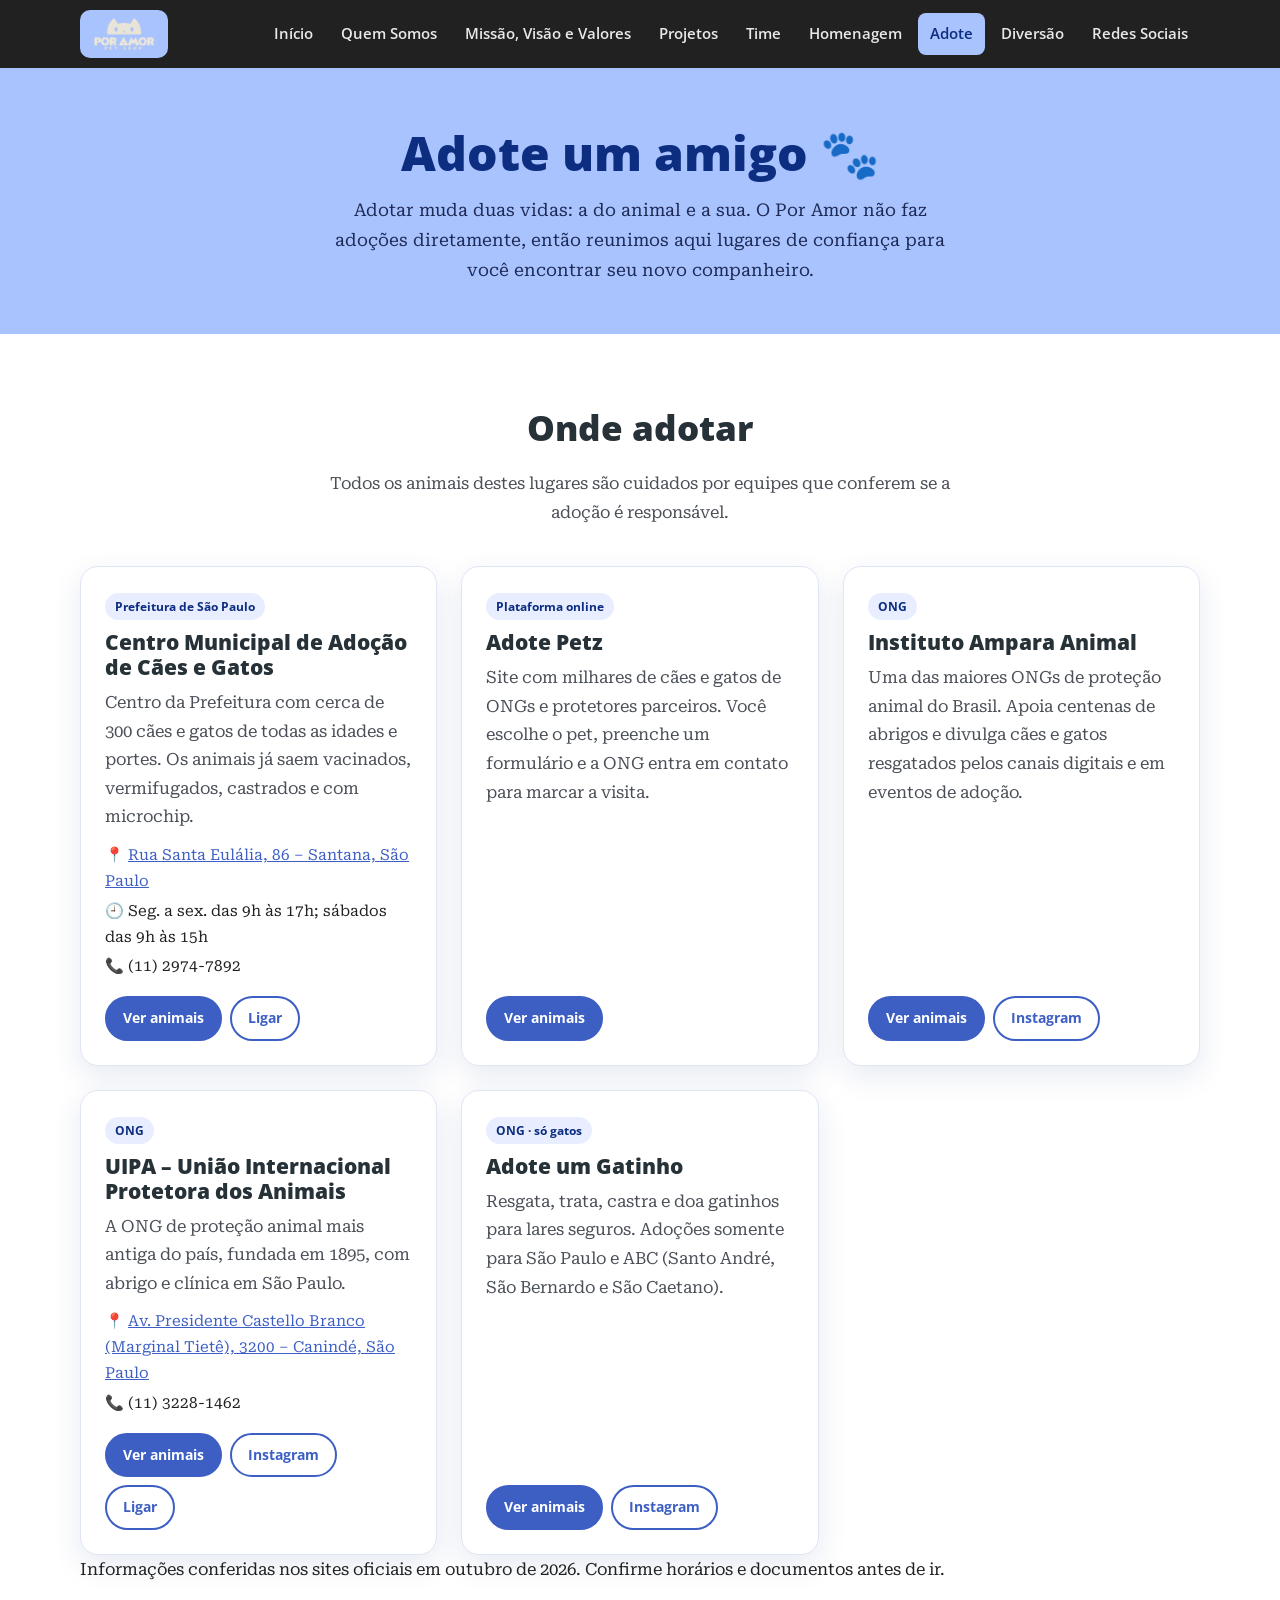
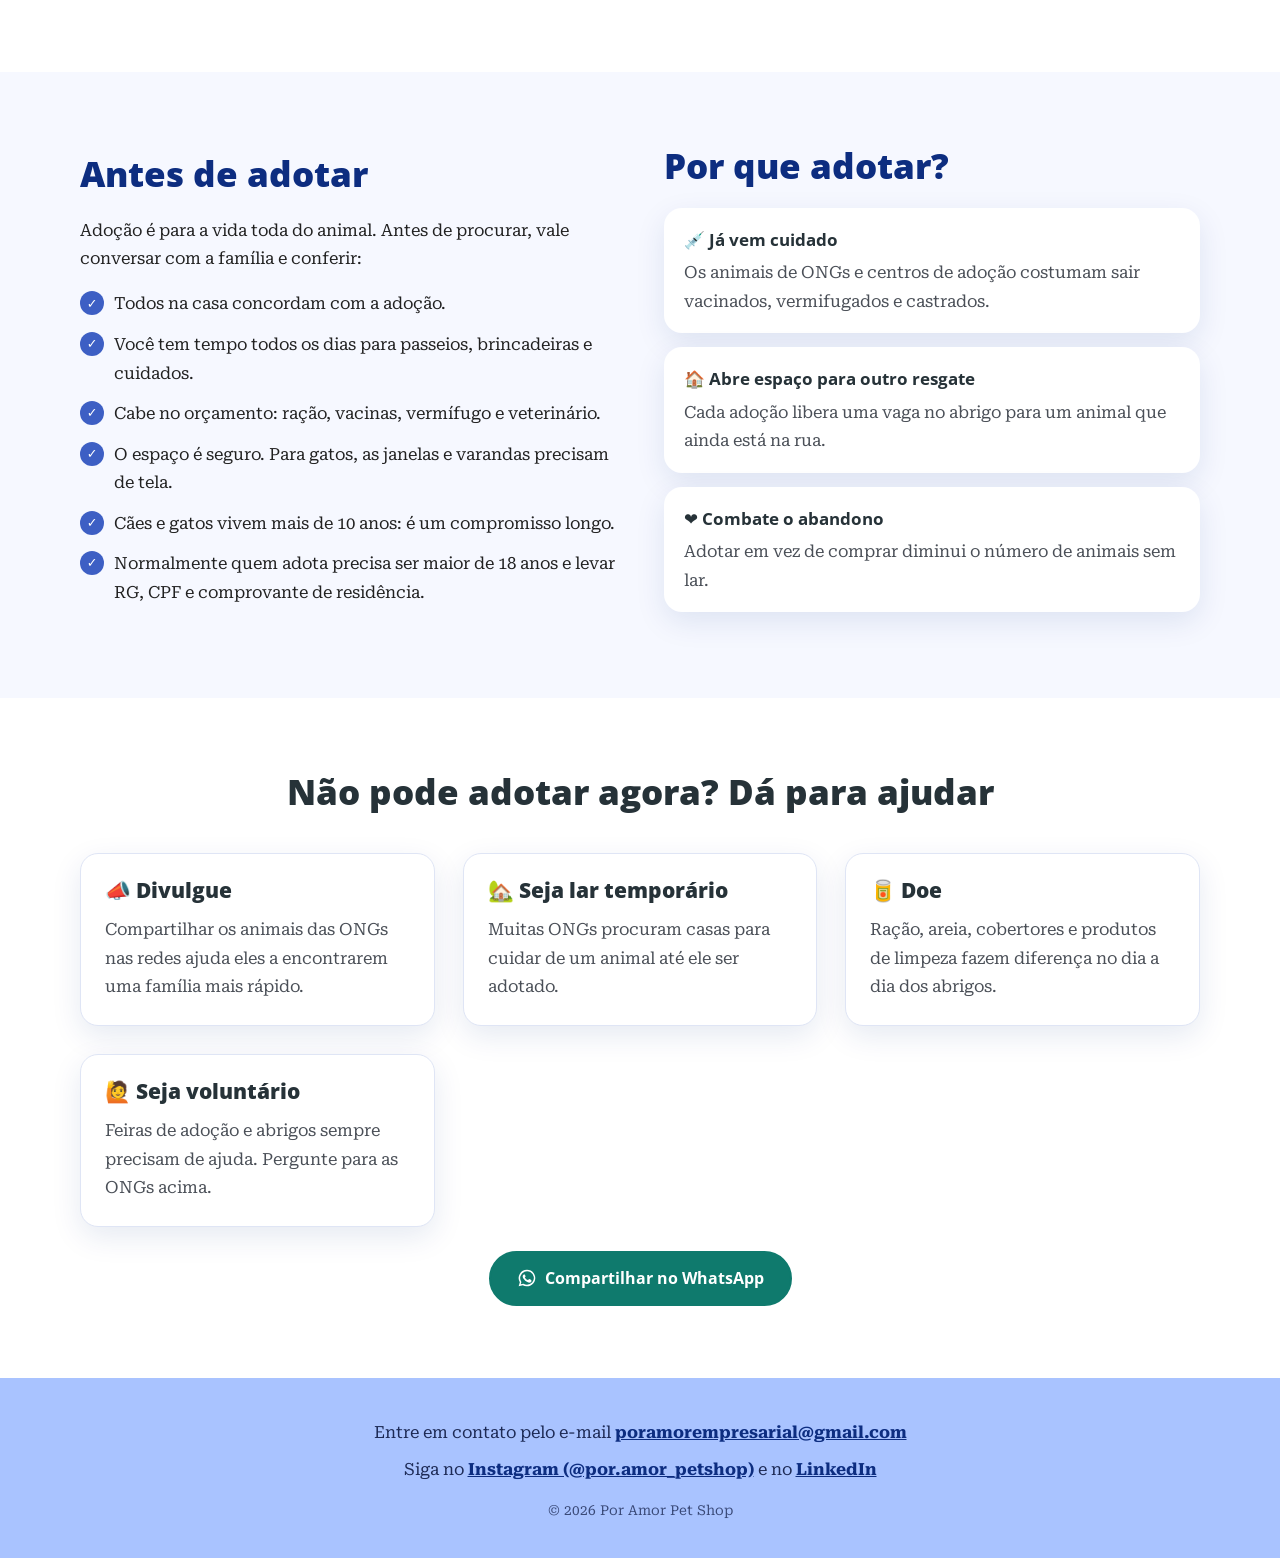
==== commit ca5496fa: "Página própria "Uma homenagem" para o vídeo da Bárbara, com capa preta - Nova página homenagem.html " ====
--- a/adote.html
+++ b/adote.html
@@ -29,6 +29,7 @@
           <li><a href="missao-visao-valores.html">Missão, Visão e Valores</a></li>
           <li><a href="projetos.html">Projetos</a></li>
           <li><a href="time.html">Time</a></li>
+          <li><a href="homenagem.html">Homenagem</a></li>
           <li><a href="adote.html" aria-current="page">Adote</a></li>
           <li><a href="diversao.html">Diversão</a></li>
           <li><a href="redes-sociais.html">Redes Sociais</a></li>
--- a/assets/css/style.css
+++ b/assets/css/style.css
@@ -134,6 +134,12 @@
 }
 .site-nav a:hover { background: rgba(255, 255, 255, 0.1); color: #fff; }
 .site-nav a[aria-current="page"] { background: var(--brand); color: var(--brand-deep); }
+
+/* Telas médias: menu mais compacto para caber em uma linha */
+@media (max-width: 1140px) {
+  .site-nav ul { gap: 2px; }
+  .site-nav a { padding: 8px 8px; font-size: 0.9rem; }
+}
 
 @media (max-width: 980px) {
   .nav-toggle { display: block; }
@@ -334,6 +340,24 @@
   box-shadow: var(--shadow);
   background: #000;
 }
+/* Página "Uma homenagem" (homenagem.html) */
+.tribute-text {
+  max-width: 720px;
+  margin: 28px auto 0;
+  text-align: center;
+  font-size: 1.15rem;
+  color: var(--ink-soft);
+}
+.tribute-video {
+  display: block;
+  width: 100%;
+  max-width: 900px;
+  aspect-ratio: 16 / 9;
+  margin: 0 auto;
+  border-radius: var(--radius);
+  box-shadow: var(--shadow);
+  background: #000;
+}
 .project-grid {
   display: grid;
   grid-template-columns: repeat(auto-fill, minmax(min(100%, 280px), 1fr));
@@ -420,6 +444,37 @@
 .pd-media img.media-contain { object-fit: contain; }
 .pd-media .project-video { max-height: 60vh; }
 .pd-body .highlights { margin: 4px 0 16px; }
+
+/* Resultado de pesquisa (projetos com "pesquisa") */
+.survey { margin: 8px 0 20px; }
+.survey h3 { color: var(--brand-deep); margin-bottom: 12px; }
+.survey-grid { display: grid; grid-template-columns: repeat(auto-fit, minmax(260px, 1fr)); gap: 14px; }
+.survey-q {
+  margin: 0;
+  padding: 14px 16px 10px;
+  border: 1px solid var(--line);
+  border-radius: 12px;
+  background: var(--surface);
+}
+.survey-q figcaption { font-family: var(--font-heading); font-weight: 800; color: var(--heading); margin-bottom: 8px; }
+.survey-row {
+  display: grid;
+  grid-template-columns: minmax(0, 1fr) 46px;
+  grid-template-areas: "label value" "track track";
+  column-gap: 8px;
+  padding: 4px 6px 6px;
+  margin: 0 -6px;
+  border-radius: 8px;
+  cursor: default;
+}
+.survey-row:hover { background: var(--surface-alt); }
+.survey-label { grid-area: label; font-size: 0.9rem; color: var(--ink); }
+.survey-value { grid-area: value; font-size: 0.85rem; color: var(--ink-soft); text-align: right; font-variant-numeric: tabular-nums; }
+.survey-track { grid-area: track; display: block; height: 10px; margin-top: 3px; border-radius: 4px; background: var(--brand-soft); }
+.survey-bar { display: block; height: 100%; border-radius: 4px; background: var(--brand); }
+.survey-bar.is-top { background: var(--brand-strong); }
+.survey-row:hover .survey-bar { background: var(--brand-deep); }
+.survey-note { font-size: 0.85rem; color: var(--ink-soft); margin-top: 10px; }
 .pd-body .tl-sub { margin: 4px 0 16px; }
 .pd-body .gallery { margin: 8px 0 18px; }
 .pd-nav {
@@ -677,11 +732,19 @@
   aspect-ratio: 1 / 1;
   display: grid;
   place-items: center;
+  background: var(--line);
+}
+.member-fallback .initial-circle { width: 58%; font-size: 4rem; }
+.initial-circle {
+  display: grid;
+  place-items: center;
+  aspect-ratio: 1 / 1;
+  border-radius: 50%;
   background: var(--brand);
   color: var(--brand-deep);
   font-family: var(--font-heading);
   font-weight: 800;
-  font-size: 3rem;
+  line-height: 1;
 }
 .member-info { padding: 14px 12px 18px; }
 .member-name { font-family: var(--font-heading); font-weight: 800; color: var(--heading); font-size: 1.1rem; }
@@ -917,6 +980,14 @@
   transition: transform 0.15s;
 }
 .avatar:hover img { transform: scale(1.1); }
+.avatar .initial-circle {
+  width: 72px;
+  font-size: 1.8rem;
+  border: 3px solid #fff;
+  box-shadow: var(--shadow);
+  transition: transform 0.15s;
+}
+.avatar:hover .initial-circle { transform: scale(1.1); }
 
 /* ---------- Diversão: quiz ---------- */
 
